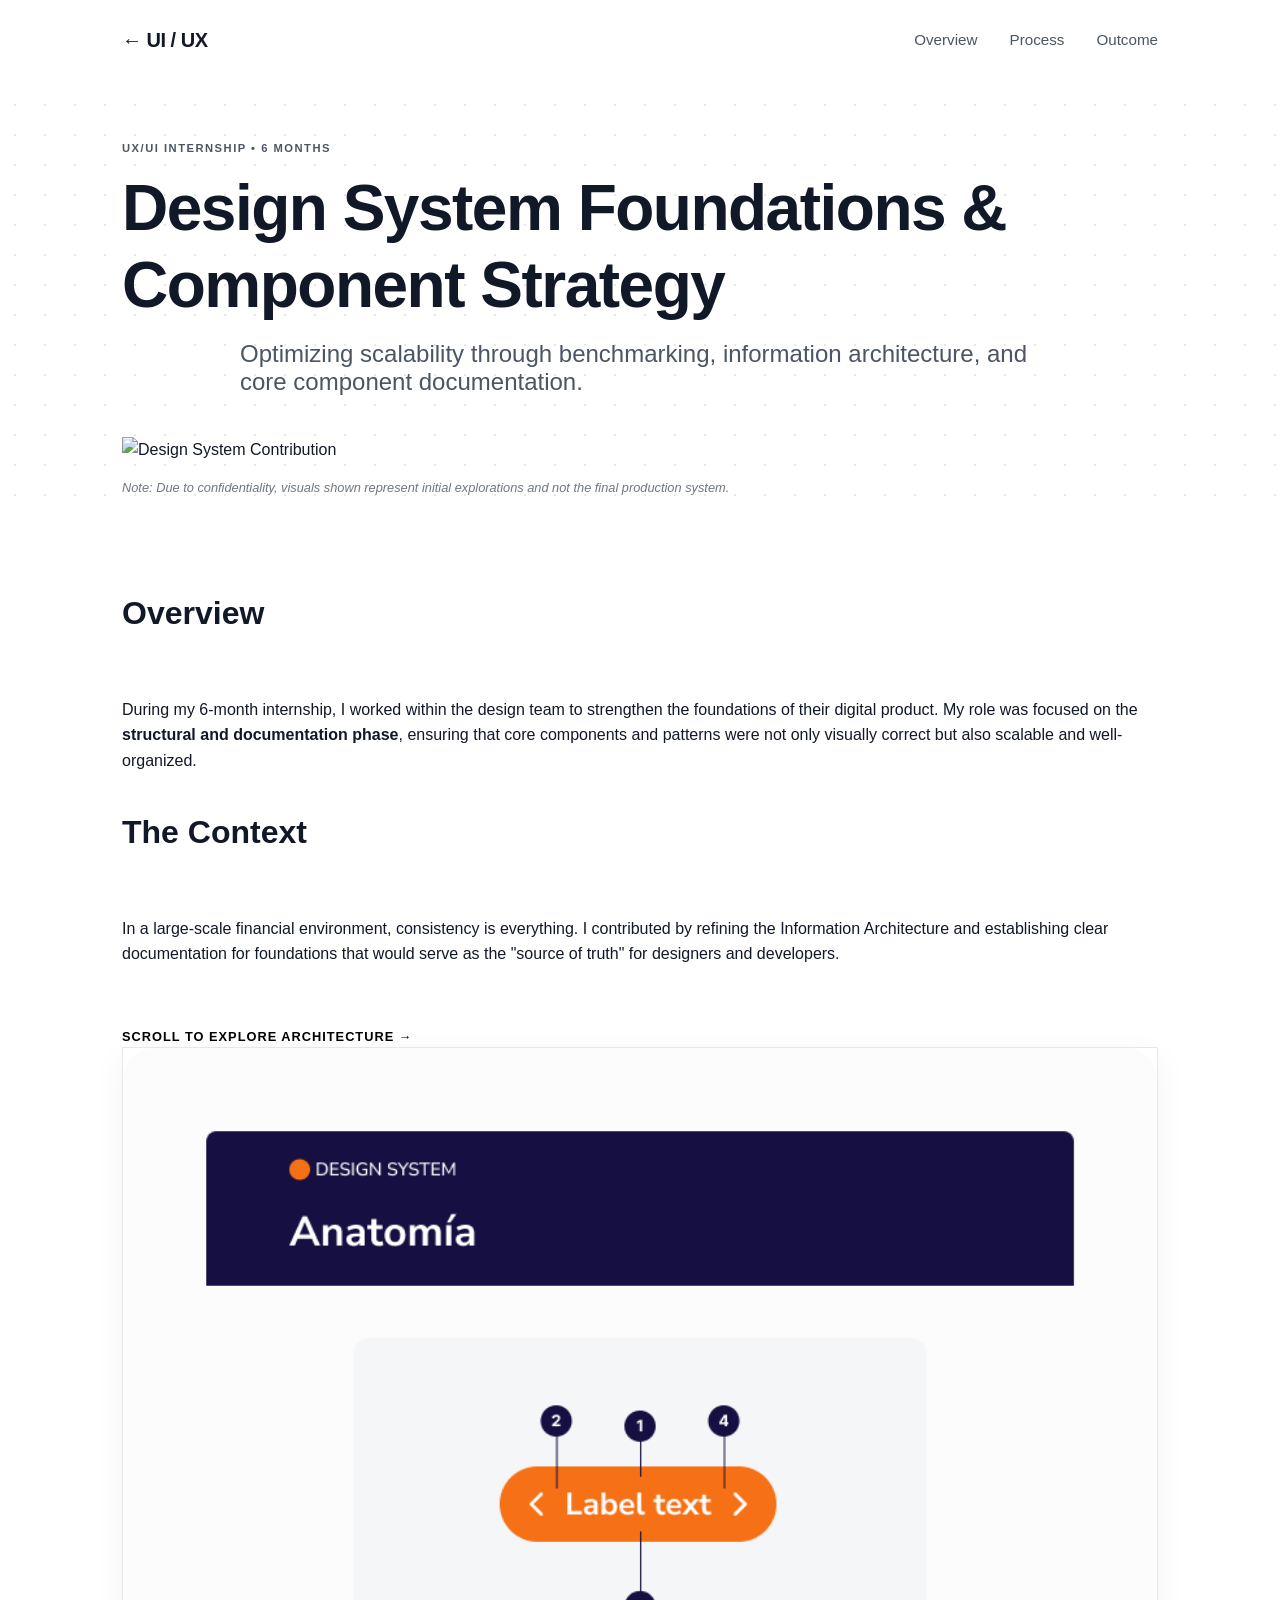
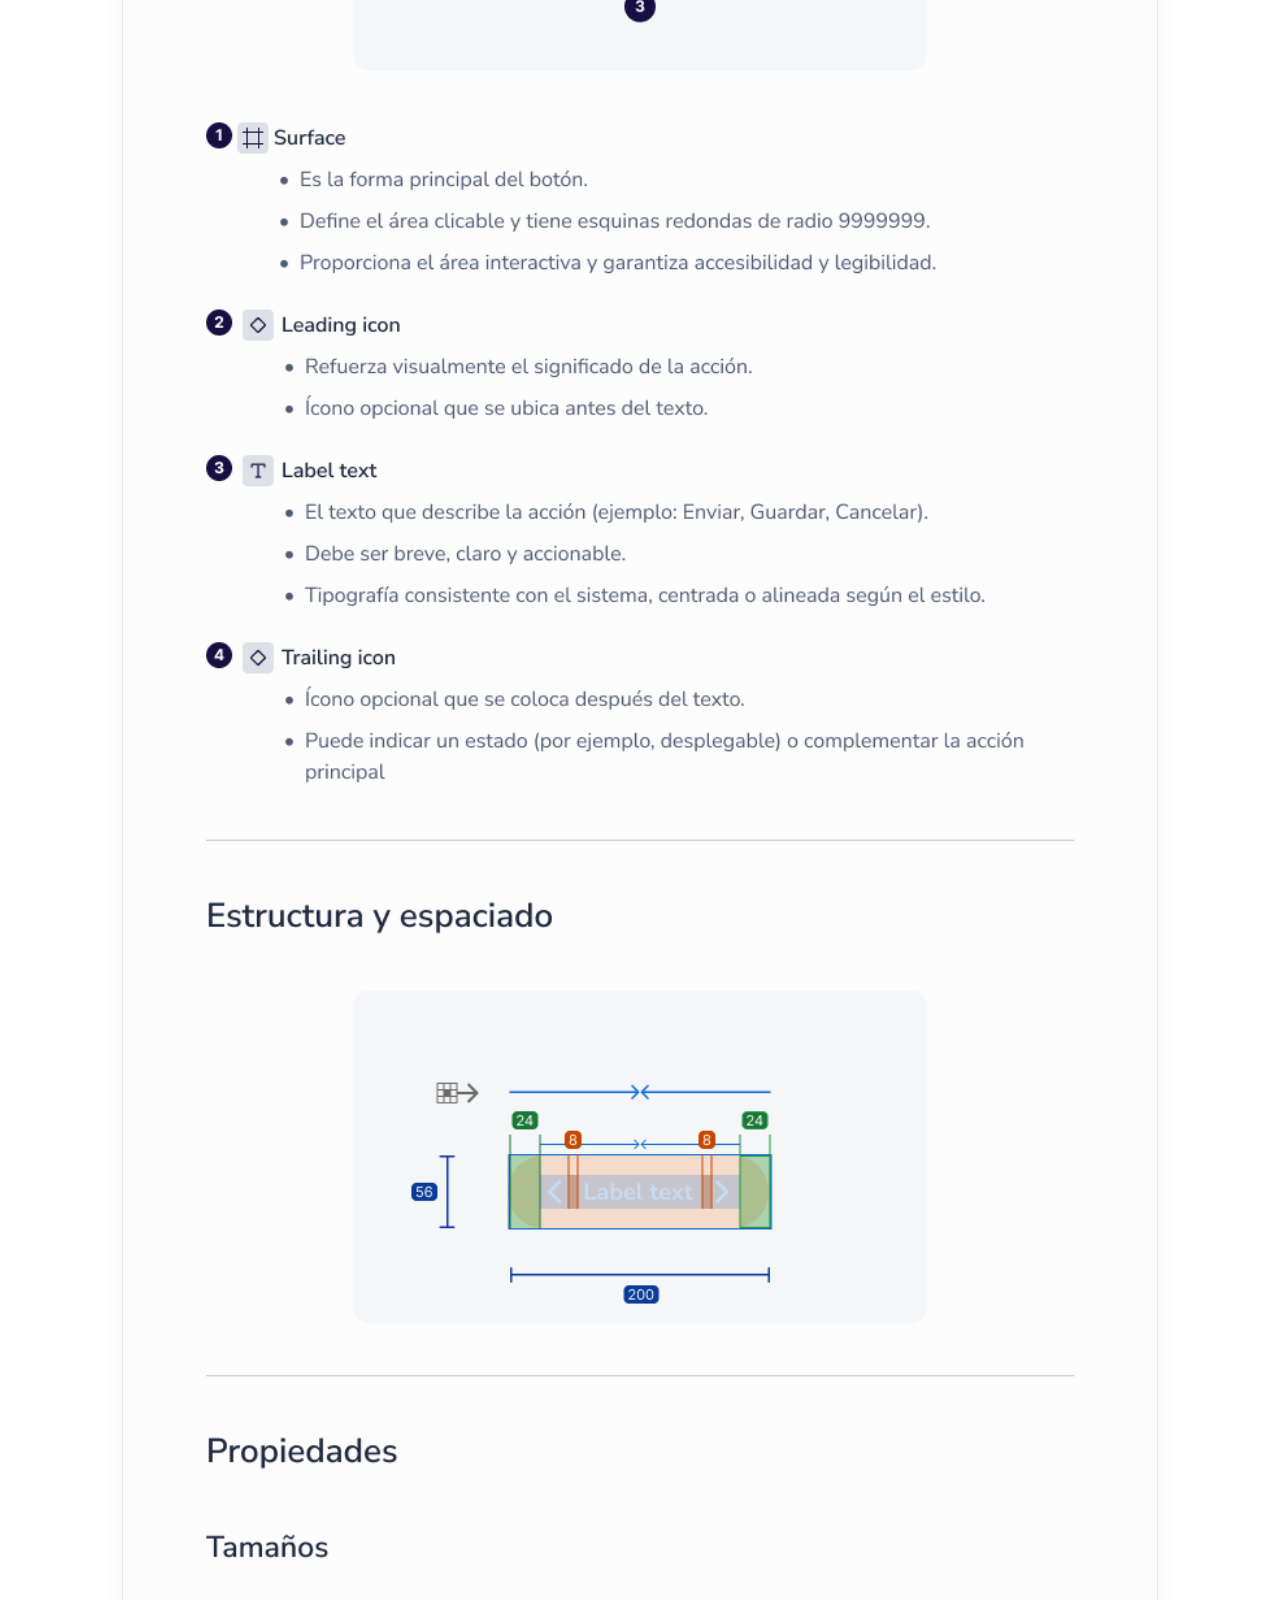
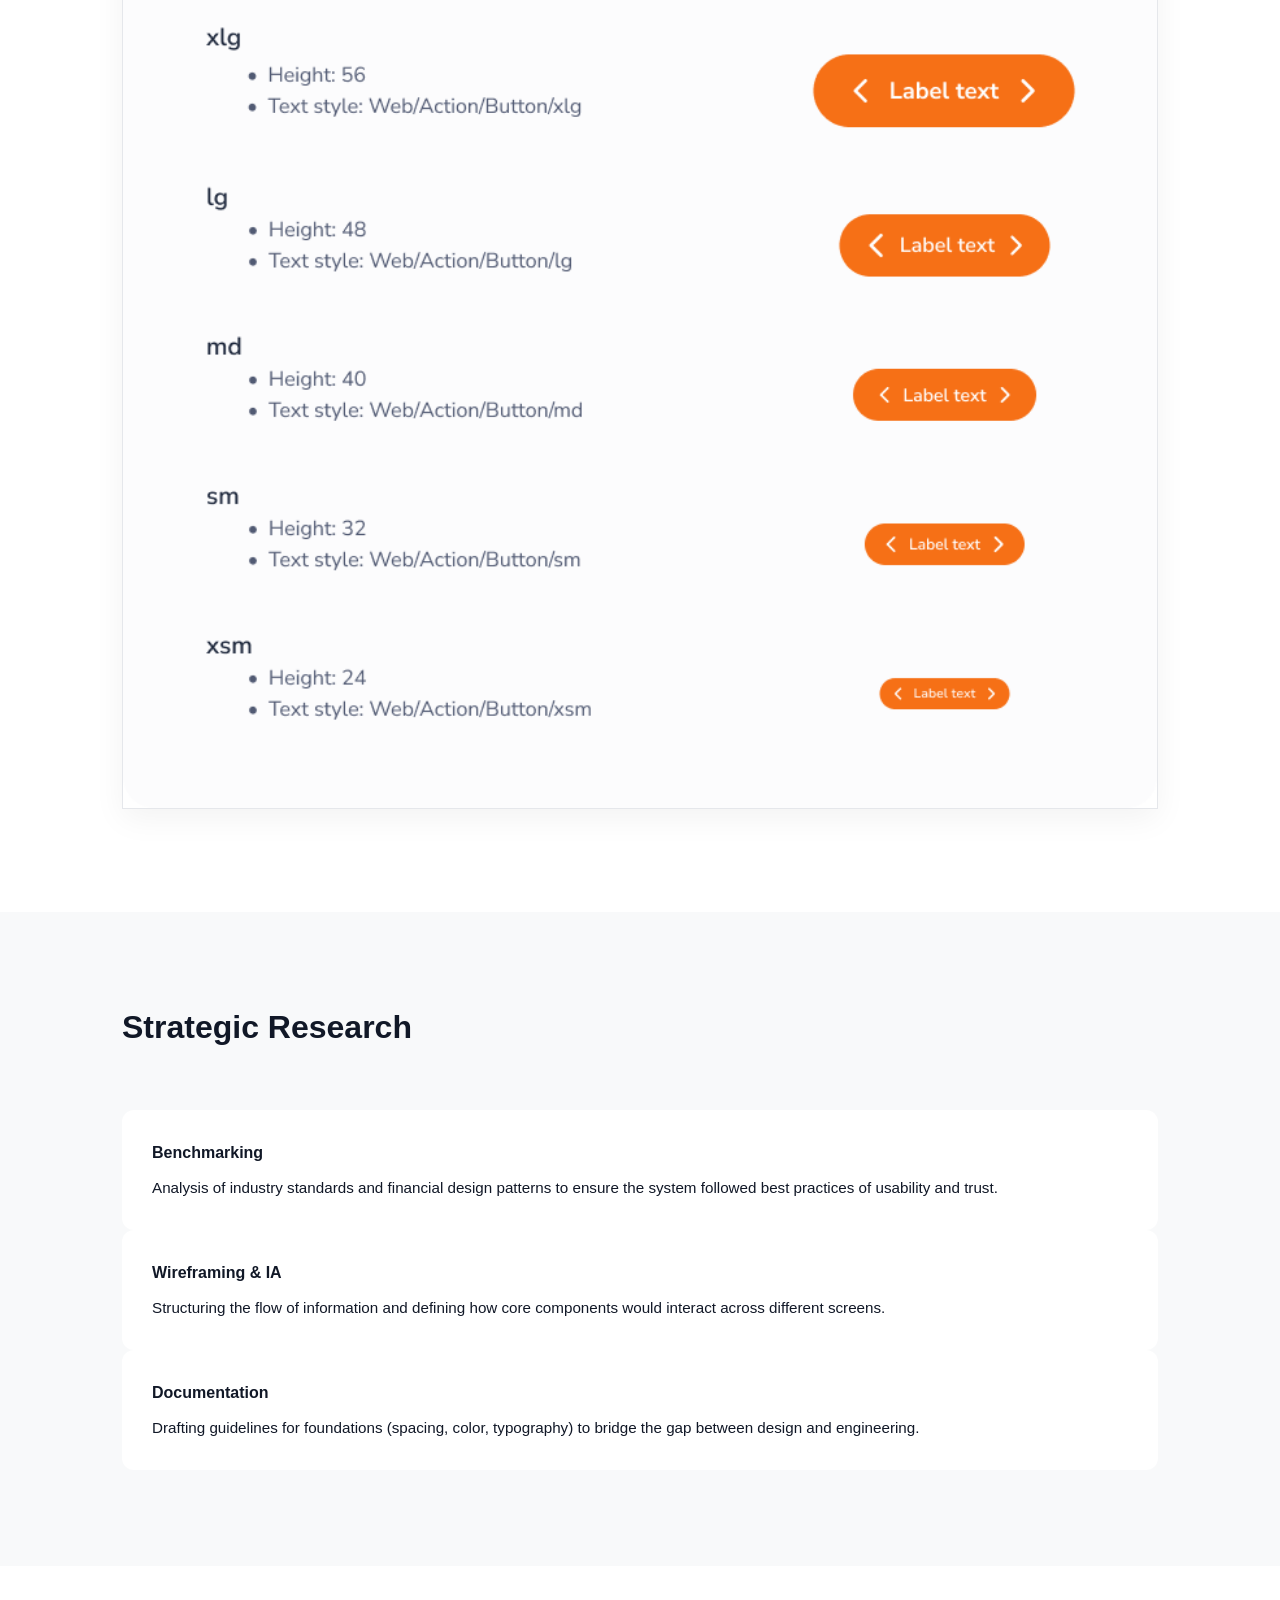
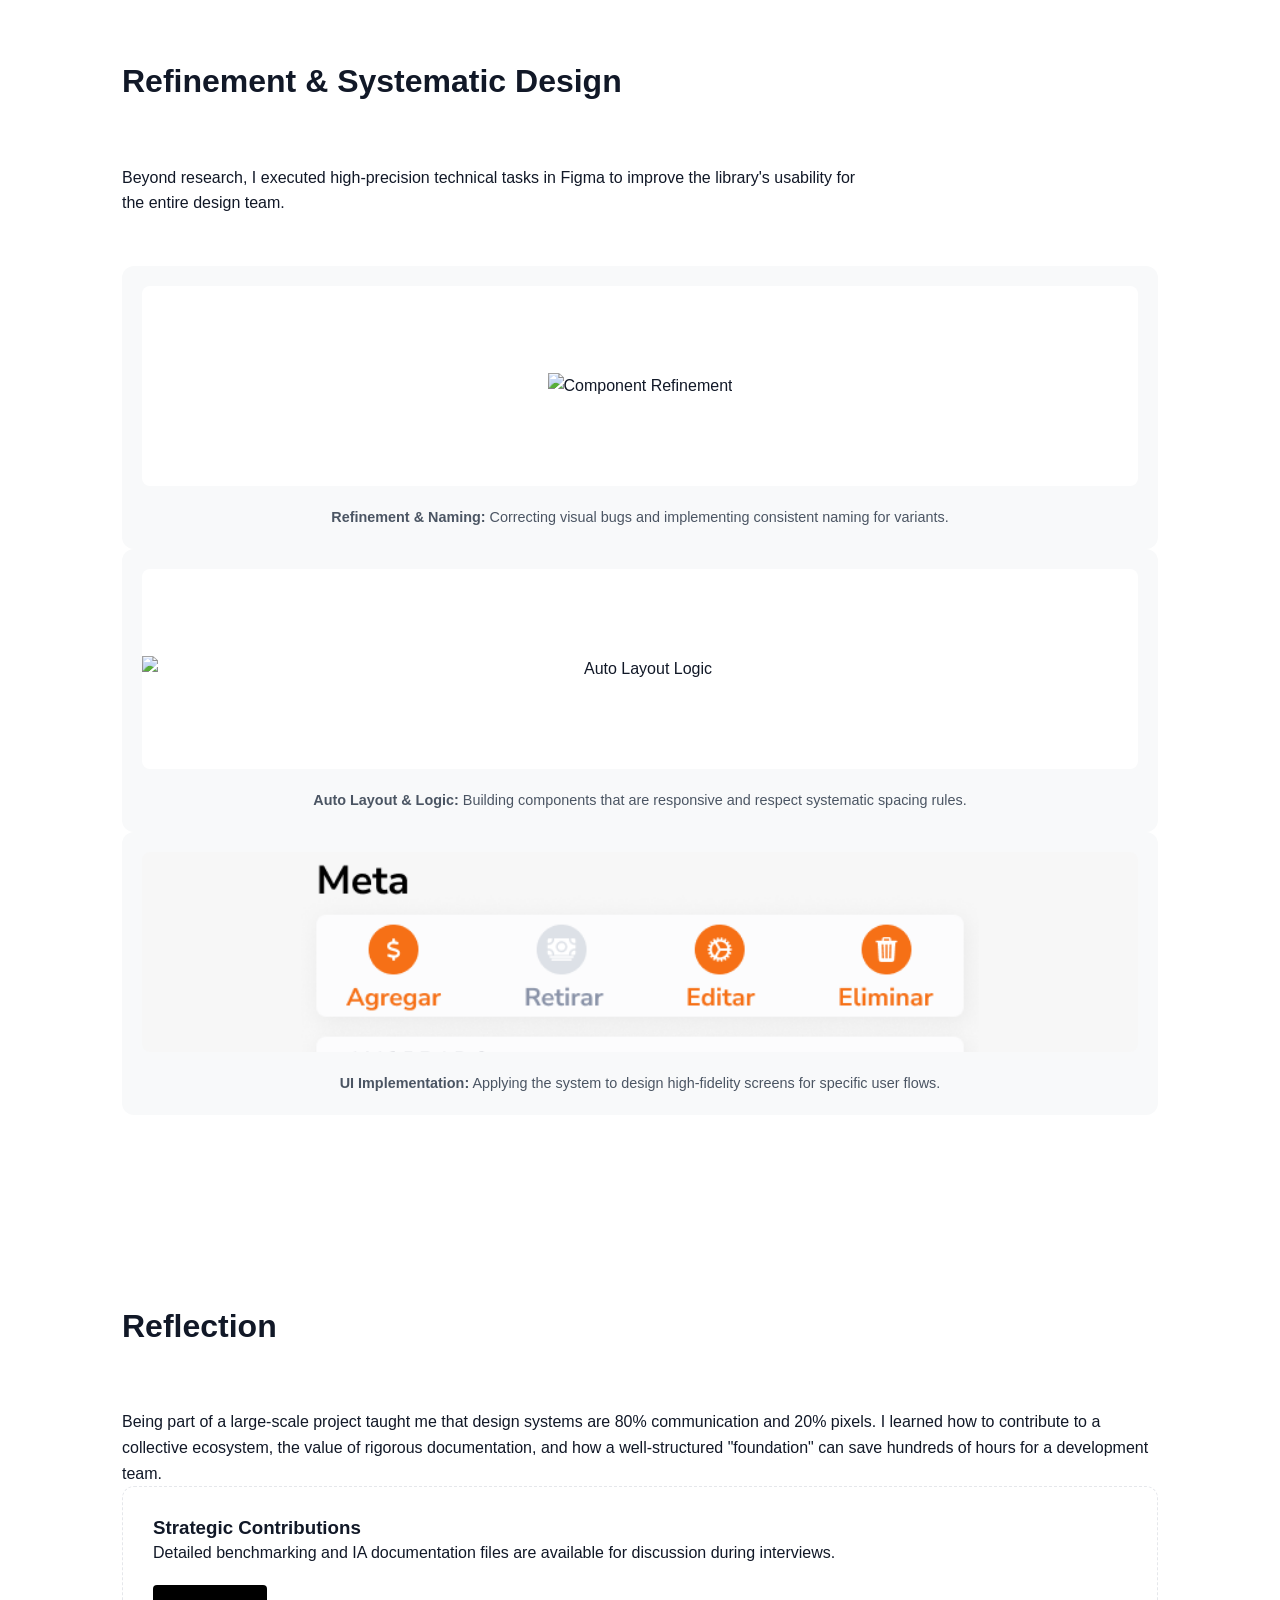
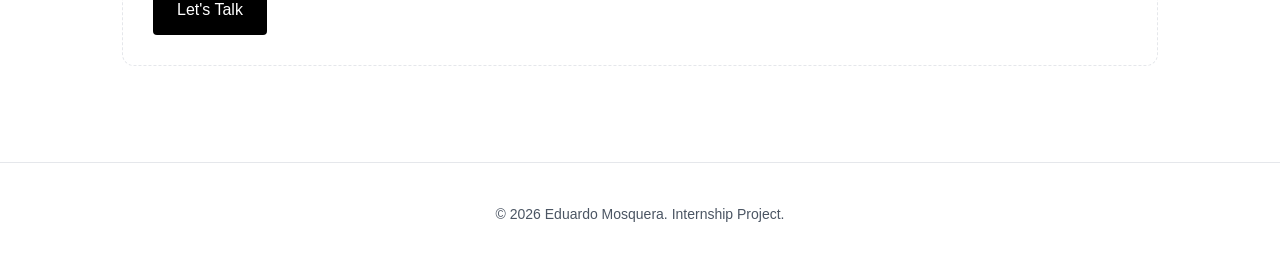
==== banco-guayaquil.html @ 6d493e0a "Update banco-guayaquil.html" ====
<!DOCTYPE html>
<html lang="en">
<head>
  <meta charset="UTF-8">
  <meta name="viewport" content="width=device-width, initial-scale=1.0">
  <title>Design System Contribution | Eduardo Mosquera</title>
  <link rel="stylesheet" href="style.css">
  <link rel="icon" type="image/png" href="assets/images/favicon.png">
</head>
<body>

  <header>
    <div class="container header-content">
      <a href="category-ui-ux.html" class="logo">← UI / UX</a>
      <nav>
        <ul class="nav-links">
          <li><a href="#overview">Overview</a></li>
          <li><a href="#process">Process</a></li>
          <li><a href="#outcome">Outcome</a></li>
        </ul>
      </nav>
    </div>
  </header>

  <section class="project-hero" style="padding-top: 140px; background-image: radial-gradient(var(--border-color) 1px, transparent 1px); background-size: 30px 30px;">
    <div class="container">
      <span class="category-tag">UX/UI Internship • 6 Months</span>
      <h1 class="title">Design System Foundations & Component Strategy</h1>
      <h2 style="font-size: 1.5rem; color: var(--text-secondary); font-weight: 400; max-width: 800px; margin: 0 auto 40px;">
        Optimizing scalability through benchmarking, information architecture, and core component documentation.
      </h2>
      
      <div class="hero-media">
        <img src="assets/images/bg-ui-kit-main.png" alt="Design System Contribution" class="rounded shadow-lg" style="width: 100%; max-width: 1000px;">
        <div class="hero-media">
        <p style="margin-top: 15px; font-size: 0.8rem; color: var(--text-secondary); font-style: italic; opacity: 0.8;">
          Note: Due to confidentiality, visuals shown represent initial explorations and not the final production system.
        </p>
</div>
      </div>
    </div>
  </section>

<section id="overview" class="section-content">
  <div class="container case-grid" style="align-items: start;">
    
    <div class="case-text" style="position: sticky; top: 120px; align-self: start;">
      <h3 class="section-title">Overview</h3>
      <p>During my 6-month internship, I worked within the design team to strengthen the foundations of their digital product. My role was focused on the <strong>structural and documentation phase</strong>, ensuring that core components and patterns were not only visually correct but also scalable and well-organized.</p>
      
      <h3 class="section-title" style="margin-top: 40px;">The Context</h3>
      <p>In a large-scale financial environment, consistency is everything. I contributed by refining the Information Architecture and establishing clear documentation for foundations that would serve as the "source of truth" for designers and developers.</p>
      
      <p style="margin-top: 60px; font-size: 0.8rem; color: var(--accent); font-weight: 600; text-transform: uppercase; letter-spacing: 1px;">
        Scroll to explore architecture →
      </p>
    </div>

    <div class="case-visual">
      <img src="assets/images/bg-figma-structure.png" 
           alt="Information Architecture in Figma" 
           class="rounded" 
           style="width: 100%; border: 1px solid var(--border-color); box-shadow: 0 10px 30px rgba(0,0,0,0.05);">
    </div>

  </div>
</section>

  <section class="section-content bg-alt">
    <div class="container">
        <h3 class="section-title">Strategic Research</h3>
        <div class="case-grid-3">
            <div class="info-card" style="background: white; padding: 30px; border-radius: 12px;">
                <h4 style="margin-bottom: 10px;">Benchmarking</h4>
                <p style="font-size: 0.95rem;">Analysis of industry standards and financial design patterns to ensure the system followed best practices of usability and trust.</p>
            </div>
            <div class="info-card" style="background: white; padding: 30px; border-radius: 12px;">
                <h4 style="margin-bottom: 10px;">Wireframing & IA</h4>
                <p style="font-size: 0.95rem;">Structuring the flow of information and defining how core components would interact across different screens.</p>
            </div>
            <div class="info-card" style="background: white; padding: 30px; border-radius: 12px;">
                <h4 style="margin-bottom: 10px;">Documentation</h4>
                <p style="font-size: 0.95rem;">Drafting guidelines for foundations (spacing, color, typography) to bridge the gap between design and engineering.</p>
            </div>
        </div>
    </div>
  </section>

  <section id="process" class="section-content">
    <div class="container">
      <h3 class="section-title">Refinement & Systematic Design</h3>
      <p style="max-width: 750px; margin-bottom: 50px;">Beyond research, I executed high-precision technical tasks in Figma to improve the library's usability for the entire design team.</p>

      <div class="case-grid-3">
        <div class="component-demo-card">
          <div class="demo-visual">
            <img src="assets/images/bg-button-default.png" class="state-default" alt="Component Refinement">
            <img src="assets/images/bg-button-hover.png" class="state-hover" alt="Component States">
          </div>
          <p><strong>Refinement & Naming:</strong> Correcting visual bugs and implementing consistent naming for variants.</p>
        </div>
        
        <div class="component-demo-card">
            <div class="demo-visual">
              <img src="assets/images/bg-autolayout.png" alt="Auto Layout Logic" style="width: 100%;">
            </div>
            <p><strong>Auto Layout & Logic:</strong> Building components that are responsive and respect systematic spacing rules.</p>
        </div>

        <div class="component-demo-card">
            <div class="demo-visual">
              <img src="assets/images/bg-screens.png" alt="UI Design" style="width: 100%;">
            </div>
            <p><strong>UI Implementation:</strong> Applying the system to design high-fidelity screens for specific user flows.</p>
        </div>
      </div>
    </div>
  </section>

  <section class="section-content container">
    <div class="case-grid" style="align-items: flex-start;">
        <div class="reflection-box">
            <h3 class="section-title">Reflection</h3>
            <p>Being part of a large-scale project taught me that design systems are 80% communication and 20% pixels. I learned how to contribute to a collective ecosystem, the value of rigorous documentation, and how a well-structured "foundation" can save hundreds of hours for a development team.</p>
        </div>
        <div class="access-box" style="padding: 30px; border: 1px dashed var(--border-color); border-radius: 12px;">
            <h3>Strategic Contributions</h3>
            <p>Detailed benchmarking and IA documentation files are available for discussion during interviews.</p>
            <a href="index.html#contact" class="btn btn-primary" style="margin-top: 20px;">Let's Talk</a>
        </div>
    </div>
  </section>

  <footer>
    <div class="container">
      <p class="footer-note">© 2026 Eduardo Mosquera. Internship Project.</p>
    </div>
  </footer>

  <style>
    .component-demo-card {
      background: var(--bg-alt);
      padding: 20px;
      border-radius: 12px;
      text-align: center;
      transition: var(--transition-smooth);
    }
    .demo-visual {
      position: relative;
      height: 200px;
      display: flex;
      align-items: center;
      justify-content: center;
      margin-bottom: 20px;
      overflow: hidden;
      background: white;
      border-radius: 8px;
    }
    .state-hover {
      position: absolute;
      top: 50%;
      left: 50%;
      transform: translate(-50%, -50%);
      opacity: 0;
      transition: opacity 0.3s ease;
    }
    .component-demo-card:hover .state-hover {
      opacity: 1;
    }
    .component-demo-card p {
      font-size: 0.9rem;
      color: var(--text-secondary);
    }
  </style>

</body>
</html>
---- style.css ----
/* =========================================
   Variables & Reset
   ========================================= */
:root {
  /* Colors */
  --bg-primary: #ffffff;
  --bg-alt: #f8f9fa;
  --text-primary: #111827;
  --text-secondary: #4b5563;
  --accent: #000000;
  --accent-hover: #374151;
  --border-color: #e5e7eb;

  /* Typography */
  --font-main: 'Inter', sans-serif;
  
  /* Spacing */
  --space-sm: 0.5rem;
  --space-md: 1rem;
  --space-lg: 2rem;
  --space-xl: 4rem;
  --space-2xl: 6rem;

  /* Layout */
  --max-width: 1100px;
  --header-height: 80px;

  /* Transitions */
  --transition-smooth: all 0.3s cubic-bezier(0.25, 0.8, 0.25, 1);
}

* {
  margin: 0;
  padding: 0;
  box-sizing: border-box;
}

html {
  scroll-behavior: smooth;
  scroll-padding-top: var(--header-height); /* Prevents header from hiding content */
}

body {
  font-family: var(--font-main);
  background-color: var(--bg-primary);
  color: var(--text-primary);
  line-height: 1.6;
  -webkit-font-smoothing: antialiased;
}

/* =========================================
   Typography & Utilities
   ========================================= */
h1, h2, h3 {
  font-weight: 600;
  line-height: 1.2;
}

a {
  text-decoration: none;
  color: inherit;
  transition: var(--transition-smooth);
}

.container {
  max-width: var(--max-width);
  margin: 0 auto;
  padding: 0 var(--space-lg);
}

.bg-alt {
  background-color: var(--bg-alt);
}

.section-title {
  font-size: 2rem;
  margin-bottom: var(--space-xl);
  position: relative;
}

.section-content {
  padding: var(--space-2xl) var(--space-lg);
}

.sr-only {
  position: absolute;
  width: 1px;
  height: 1px;
  padding: 0;
  margin: -1px;
  overflow: hidden;
  clip: rect(0, 0, 0, 0);
  border: 0;
}

/* =========================================
   Buttons
   ========================================= */
.btn {
  display: inline-block;
  padding: 0.75rem 1.5rem;
  font-weight: 500;
  border-radius: 4px;
  cursor: pointer;
  border: none;
  transition: var(--transition-smooth);
  font-size: 1rem;
}

.btn-primary {
  background-color: var(--accent);
  color: #ffffff;
}

.btn-primary:hover {
  background-color: var(--accent-hover);
  transform: translateY(-2px);
  box-shadow: 0 4px 12px rgba(0, 0, 0, 0.1);
}

/* =========================================
   Header & Navigation
   ========================================= */
header {
  position: fixed;
  top: 0;
  width: 100%;
  height: var(--header-height);
  background-color: rgba(255, 255, 255, 0.9);
  backdrop-filter: blur(8px);
  z-index: 1000;
  transition: box-shadow 0.3s ease;
}

header.scrolled {
  box-shadow: 0 1px 3px rgba(0, 0, 0, 0.05);
}

.header-content {
  display: flex;
  justify-content: space-between;
  align-items: center;
  height: 100%;
}

.logo {
  font-size: 1.25rem;
  font-weight: 600;
  letter-spacing: -0.5px;
}

.nav-links {
  list-style: none;
  display: flex;
  gap: var(--space-lg);
}

.nav-links a {
  font-size: 0.95rem;
  color: var(--text-secondary);
  font-weight: 500;
}

.nav-links a:hover {
  color: var(--accent);
}

/* =========================================
   Hero Section
   ========================================= */
#hero {
  min-height: 100vh;
  display: flex;
  align-items: center;
  padding-top: var(--header-height);
}

.hero-content {
  max-width: 600px;
}

.greeting {
  font-size: 1.125rem;
  color: var(--text-secondary);
  margin-bottom: var(--space-sm);
}

.title {
  font-size: clamp(3rem, 5vw, 4.5rem);
  letter-spacing: -1.5px;
  margin-bottom: var(--space-md);
}

.value-prop {
  font-size: 1.25rem;
  color: var(--text-secondary);
  margin-bottom: var(--space-xl);
}
.hero-wrapper {
  display: flex;
  flex-direction: column-reverse; /* On mobile, text is below the image */
  align-items: center;
  gap: var(--space-xl);
  width: 100%;
}

.hero-content {
  max-width: 600px;
  text-align: center; /* Center text on mobile to match the stacked image */
}

.hero-image-container {
  flex-shrink: 0;
}

/* Styles for the placeholder and the actual image */
.profile-placeholder,
.profile-img {
  width: 240px;
  height: 240px;
  border-radius: 50%; /* Makes it a perfect circle */
  object-fit: cover; /* Ensures your photo doesn't stretch */
  box-shadow: 0 12px 24px rgba(0, 0, 0, 0.08); /* Subtle elegance */
}

/* Specific to the placeholder to make it look neat until you add a real photo */
.profile-placeholder {
  background-color: var(--bg-alt);
  border: 1px solid var(--border-color);
  display: flex;
  align-items: center;
  justify-content: center;
  color: var(--text-secondary);
  font-size: 0.875rem;
}

/* Media Query for Tablets and Desktop */
@media (min-width: 768px) {
  .hero-wrapper {
    flex-direction: row; /* Side-by-side layout */
    justify-content: space-between;
  }
  
  .hero-content {
    text-align: left; /* Align text back to the left */
  }
  
  .profile-placeholder, 
  .profile-img {
    width: 320px;
    height: 320px;
  }
  }

/* =========================================
   About Section
   ========================================= */
.about-grid {
  display: grid;
  gap: var(--space-lg);
  color: var(--text-secondary);
  font-size: 1.1rem;
}

/* =========================================
   Projects Section (The 3 Pillars)
   ========================================= */

/* Grid layout optimized for 3 categories */
.projects-grid {
  display: grid;
  grid-template-columns: repeat(auto-fit, minmax(300px, 1fr));
  gap: var(--space-xl); /* Increased gap for more breathing room (whitespace) */
}

/* Base Card Style */
.project-card {
  background: var(--bg-primary);
  border: 1px solid var(--border-color);
  border-radius: 12px; /* Slightly rounder for a more modern feel */
  overflow: hidden;
  text-decoration: none; /* Removes link underline */
  color: inherit;       /* Keeps text color consistent */
  display: flex;
  flex-direction: column;
  transition: var(--transition-smooth);
}

.project-card:hover {
  transform: translateY(-8px);
  box-shadow: 0 20px 40px rgba(0, 0, 0, 0.08);
  border-color: var(--accent); /* Subtle highlight border */
}

/* Image Container with 16:10 Ratio */
.project-img-container {
  width: 100%;
  aspect-ratio: 16 / 10;
  overflow: hidden;
  background-color: var(--bg-alt);
}

.project-img {
  width: 100%;
  height: 100%;
  object-fit: cover;
  transition: transform 0.6s cubic-bezier(0.25, 0.8, 0.25, 1);
  display: block;
}

.project-card:hover .project-img {
  transform: scale(1.08); /* Smoother and slightly deeper zoom */
}

/* Content inside the card */
.project-info {
  padding: var(--space-lg);
  display: flex;
  flex-direction: column;
  flex-grow: 1; /* Ensures all cards match height if descriptions vary */
}

/* Small Label above Title */
.category-tag {
  display: block;
  font-size: 0.7rem;
  font-weight: 600;
  text-transform: uppercase;
  letter-spacing: 1.5px;
  color: var(--text-secondary);
  margin-bottom: 0.75rem;
}

.project-info h3 {
  margin-bottom: var(--space-sm);
  font-size: 1.4rem; /* Slightly larger title for impact */
  font-weight: 600;
}

.project-info p {
  font-size: 0.95rem;
  color: var(--text-secondary);
  line-height: 1.6;
  margin-bottom: auto; /* Pushes the "View more" to the bottom */
}

/* "Explore Projects" CTA at the bottom */
.view-more {
  display: inline-block;
  margin-top: 1.5rem;
  font-size: 0.85rem;
  font-weight: 600;
  color: var(--accent);
  transition: transform 0.3s ease;
}

/* Animation: Arrow moves right on hover */
.project-card:hover .view-more {
  transform: translateX(8px);
}

/* Desktop Polish: Ensure 3 columns if space allows */
@media (min-width: 1024px) {
  .projects-grid {
    grid-template-columns: repeat(3, 1fr);
  }
}
/* =========================================
   Skills Section
   ========================================= */
.skills-grid {
  display: grid;
  grid-template-columns: repeat(auto-fit, minmax(200px, 1fr));
  gap: var(--space-lg);
}

.skill-category h3 {
  font-size: 1.125rem;
  margin-bottom: var(--space-md);
  border-bottom: 1px solid var(--border-color);
  padding-bottom: var(--space-sm);
}

.skill-category ul {
  list-style: none;
}

.skill-category li {
  color: var(--text-secondary);
  margin-bottom: var(--space-sm);
}

/* =========================================
   Contact Section
   ========================================= */
.contact-subtitle {
  color: var(--text-secondary);
  margin-bottom: var(--space-xl);
  max-width: 600px;
}

.contact-layout {
  display: grid;
  grid-template-columns: 1fr;
  gap: var(--space-xl);
}

.contact-links {
  display: flex;
  flex-direction: column;
  gap: var(--space-md);
}

.contact-link {
  font-size: 1.125rem;
  font-weight: 500;
  display: inline-block;
  width: fit-content;
  position: relative;
}

.contact-link::after {
  content: '';
  position: absolute;
  width: 100%;
  height: 1px;
  bottom: 0;
  left: 0;
  background-color: var(--accent);
  transform: scaleX(0);
  transform-origin: bottom right;
  transition: transform 0.3s ease-out;
}

.contact-link:hover::after {
  transform: scaleX(1);
  transform-origin: bottom left;
}

.contact-form {
  display: flex;
  flex-direction: column;
  gap: var(--space-md);
}

.form-group input,
.form-group textarea {
  width: 100%;
  padding: 1rem;
  border: 1px solid var(--border-color);
  border-radius: 4px;
  font-family: var(--font-main);
  background-color: var(--bg-primary);
  transition: var(--transition-smooth);
}

.form-group input:focus,
.form-group textarea:focus {
  outline: none;
  border-color: var(--accent);
}

/* =========================================
   Footer
   ========================================= */
footer {
  padding: var(--space-lg) 0;
  text-align: center;
  border-top: 1px solid var(--border-color);
}

.footer-note {
  color: var(--text-secondary);
  font-size: 0.875rem;
  margin-top: var(--space-sm);
}

/* =========================================
   Animations & Media Queries
   ========================================= */

/* Initial states for JS Observer */
.fade-in {
  opacity: 0;
  transform: translateY(20px);
  transition: opacity 0.6s ease-out, transform 0.6s ease-out;
}

.fade-in.appear {
  opacity: 1;
  transform: translateY(0);
}

/* Custom CSS animation for Hero text load */
.fade-in-up {
  animation: fadeInUp 0.8s cubic-bezier(0.25, 0.8, 0.25, 1) forwards;
}

@keyframes fadeInUp {
  from { opacity: 0; transform: translateY(30px); }
  to { opacity: 1; transform: translateY(0); }
}

@media (min-width: 768px) {
  .about-grid {
    grid-template-columns: 1fr 1fr;
  }
  
  .contact-layout {
    grid-template-columns: 1fr 2fr;
  }
}

@media (max-width: 600px) {
  .nav-links {
    display: none; /* In a real scenario, you'd add a hamburger menu toggle here */
  }
}
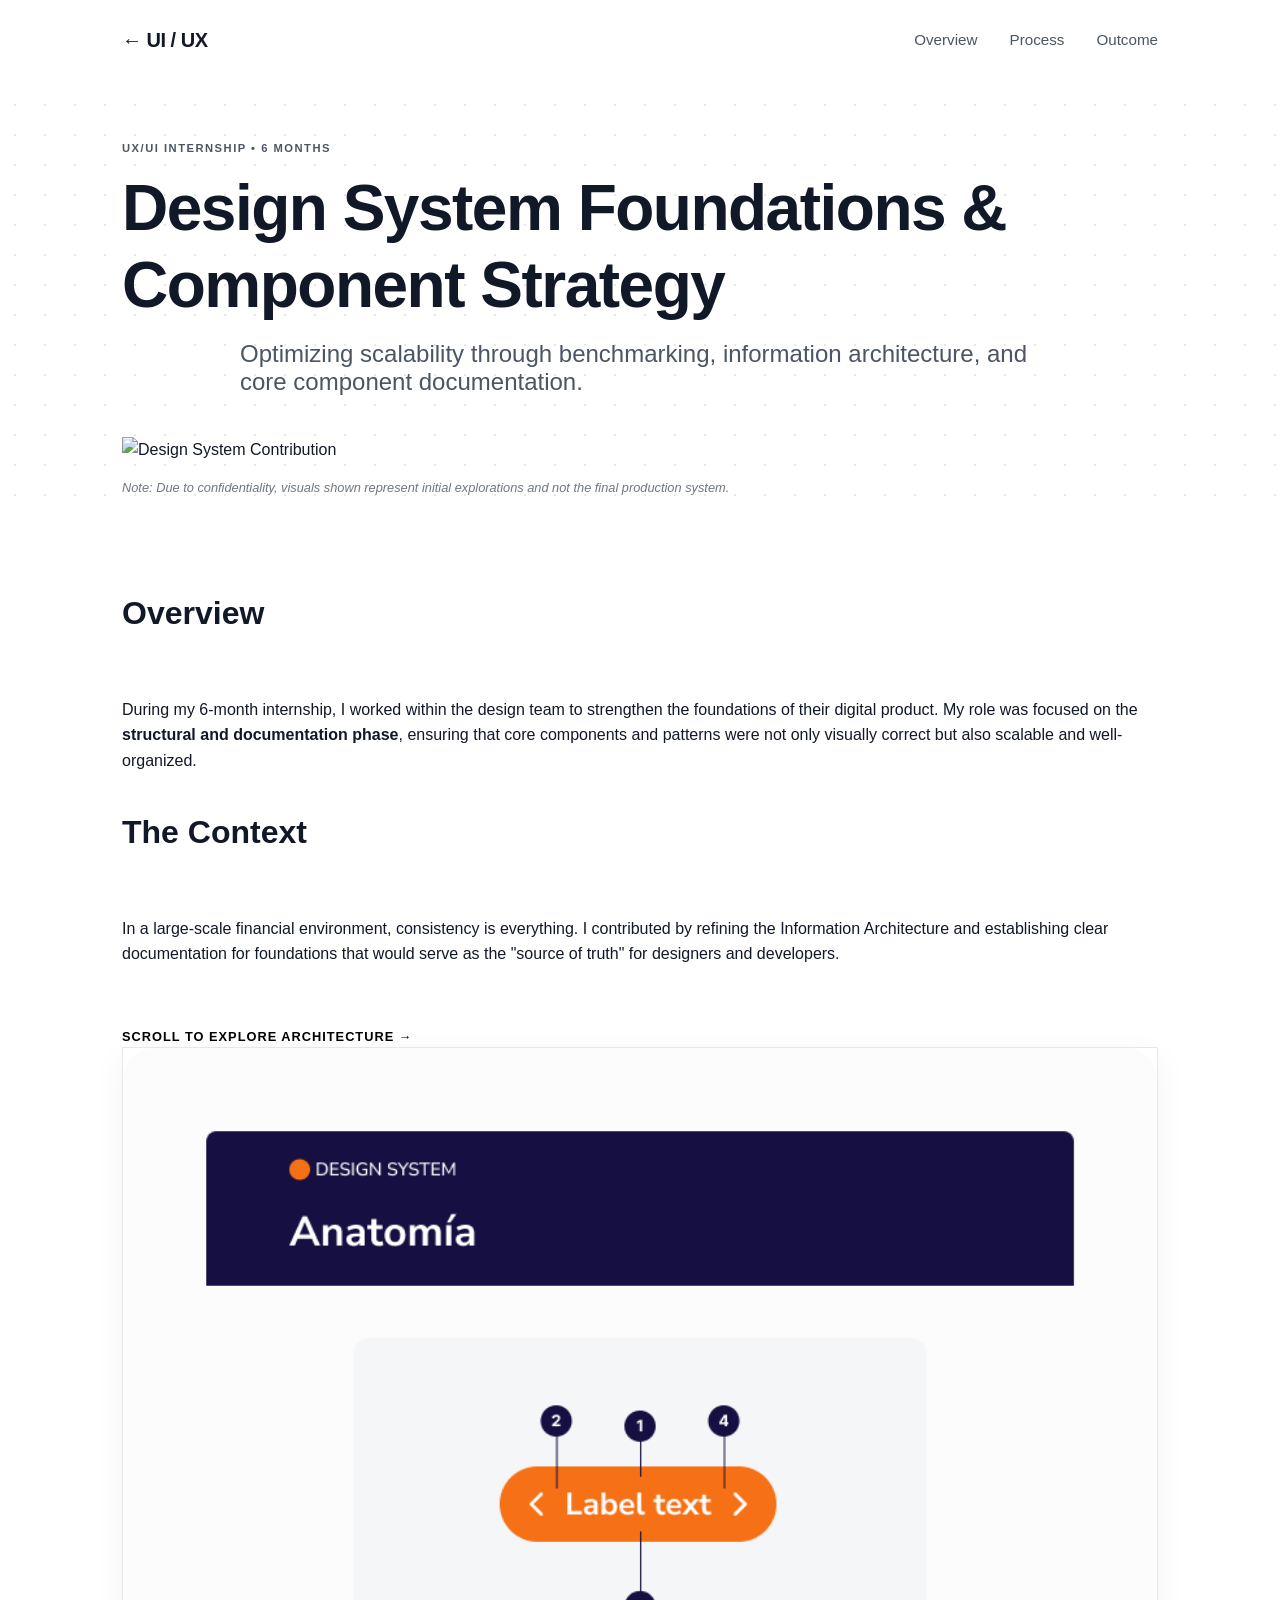
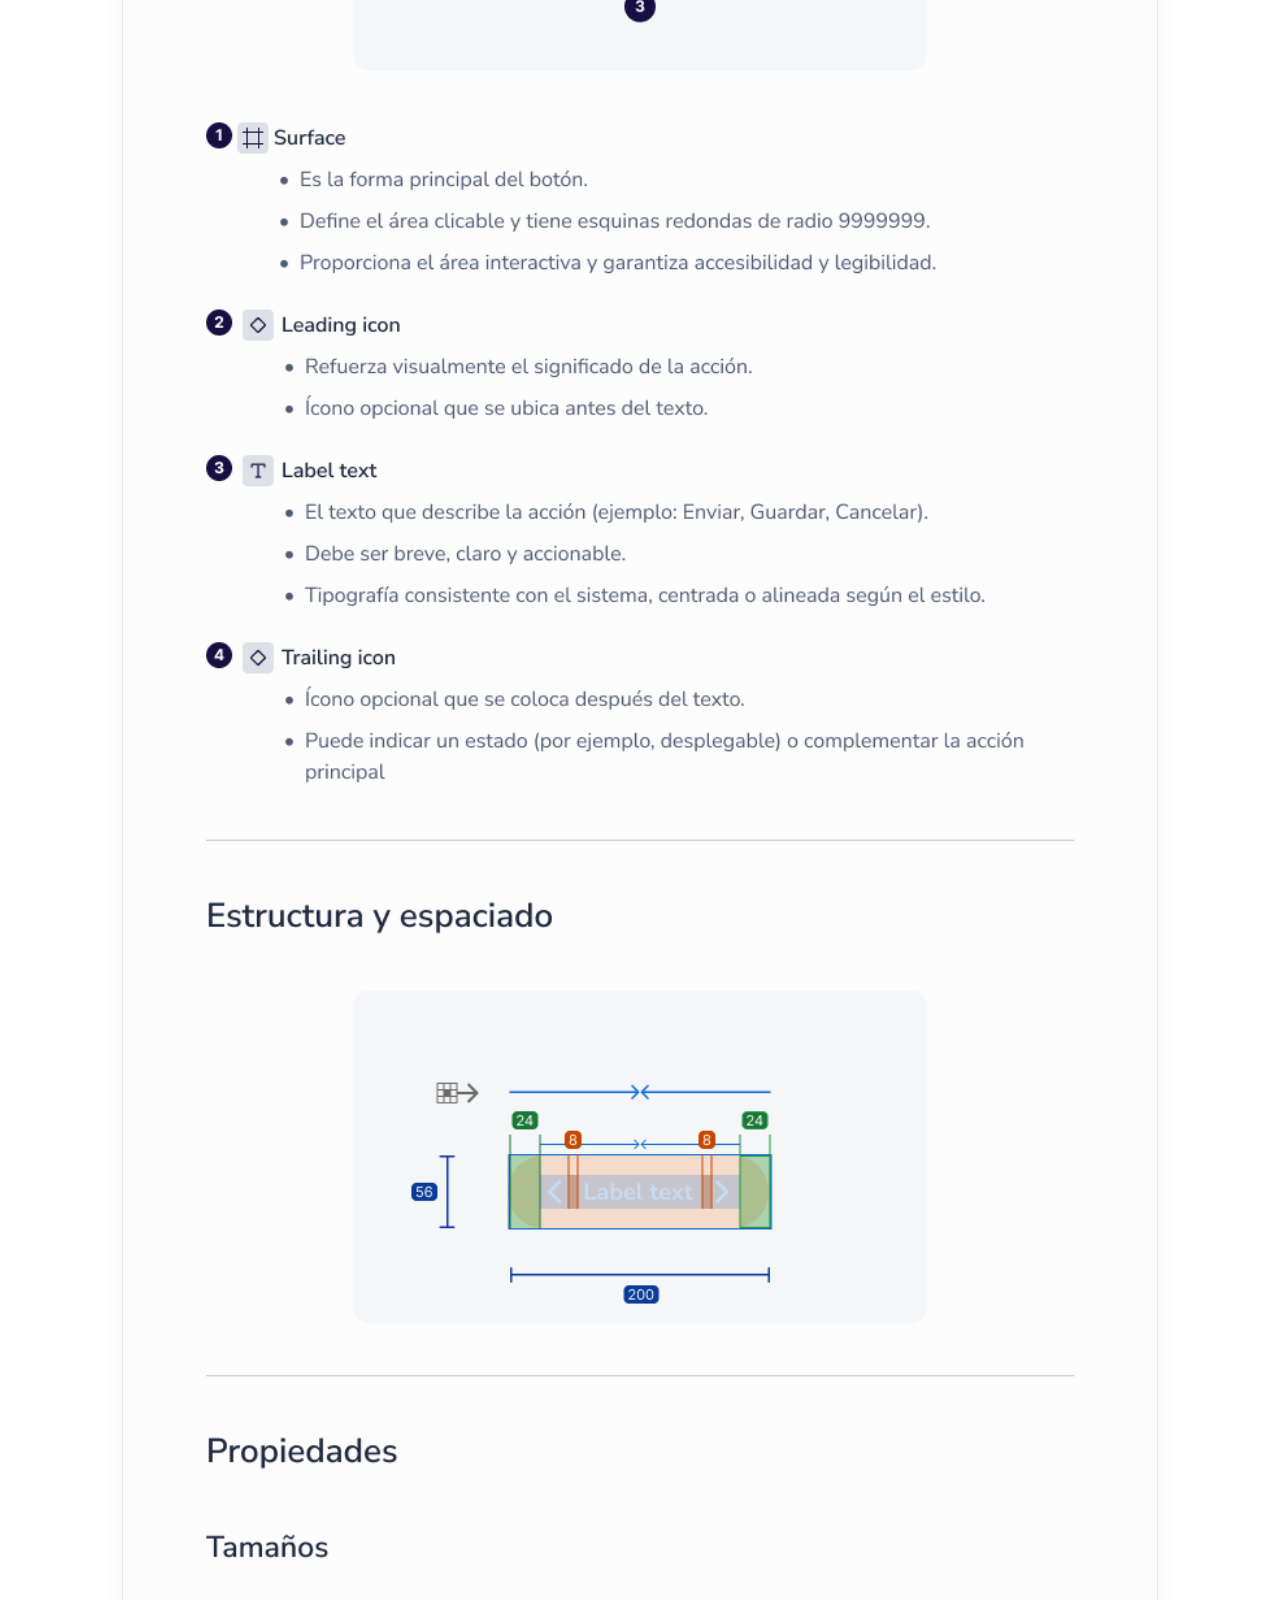
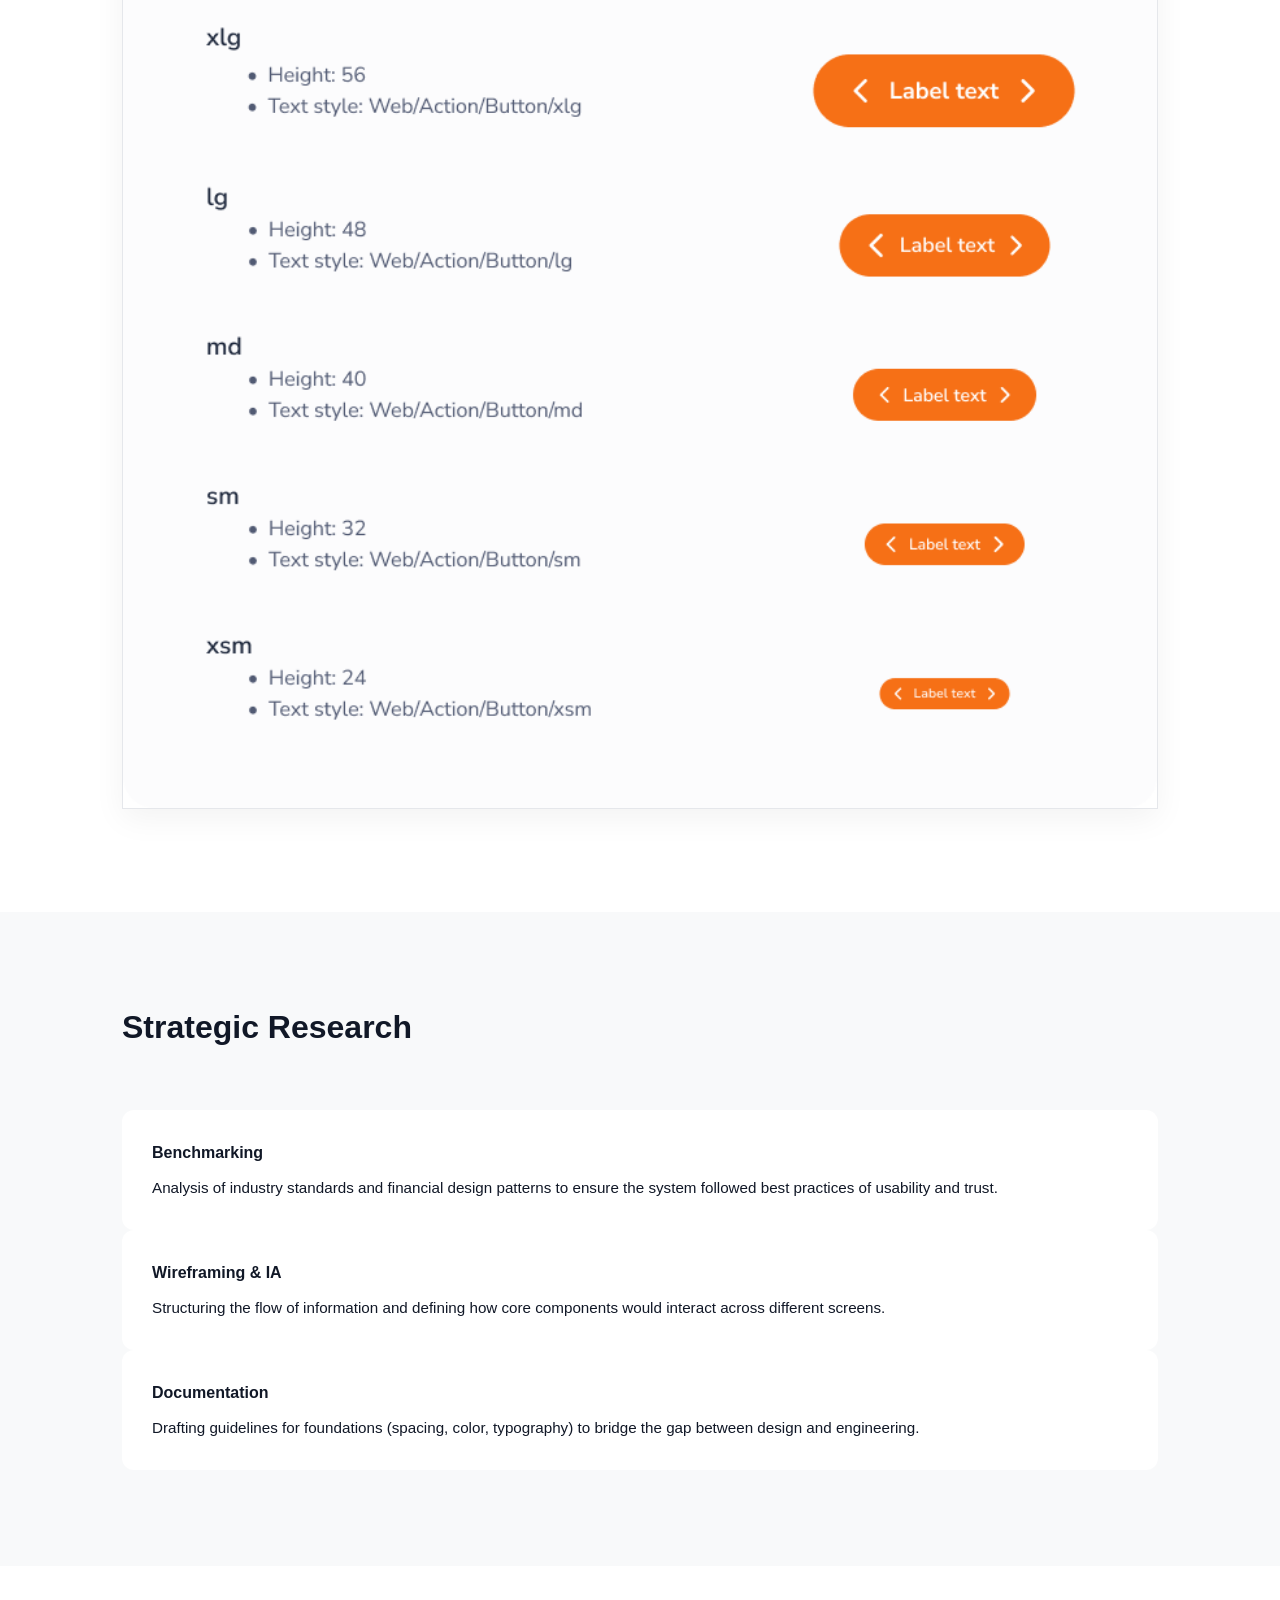
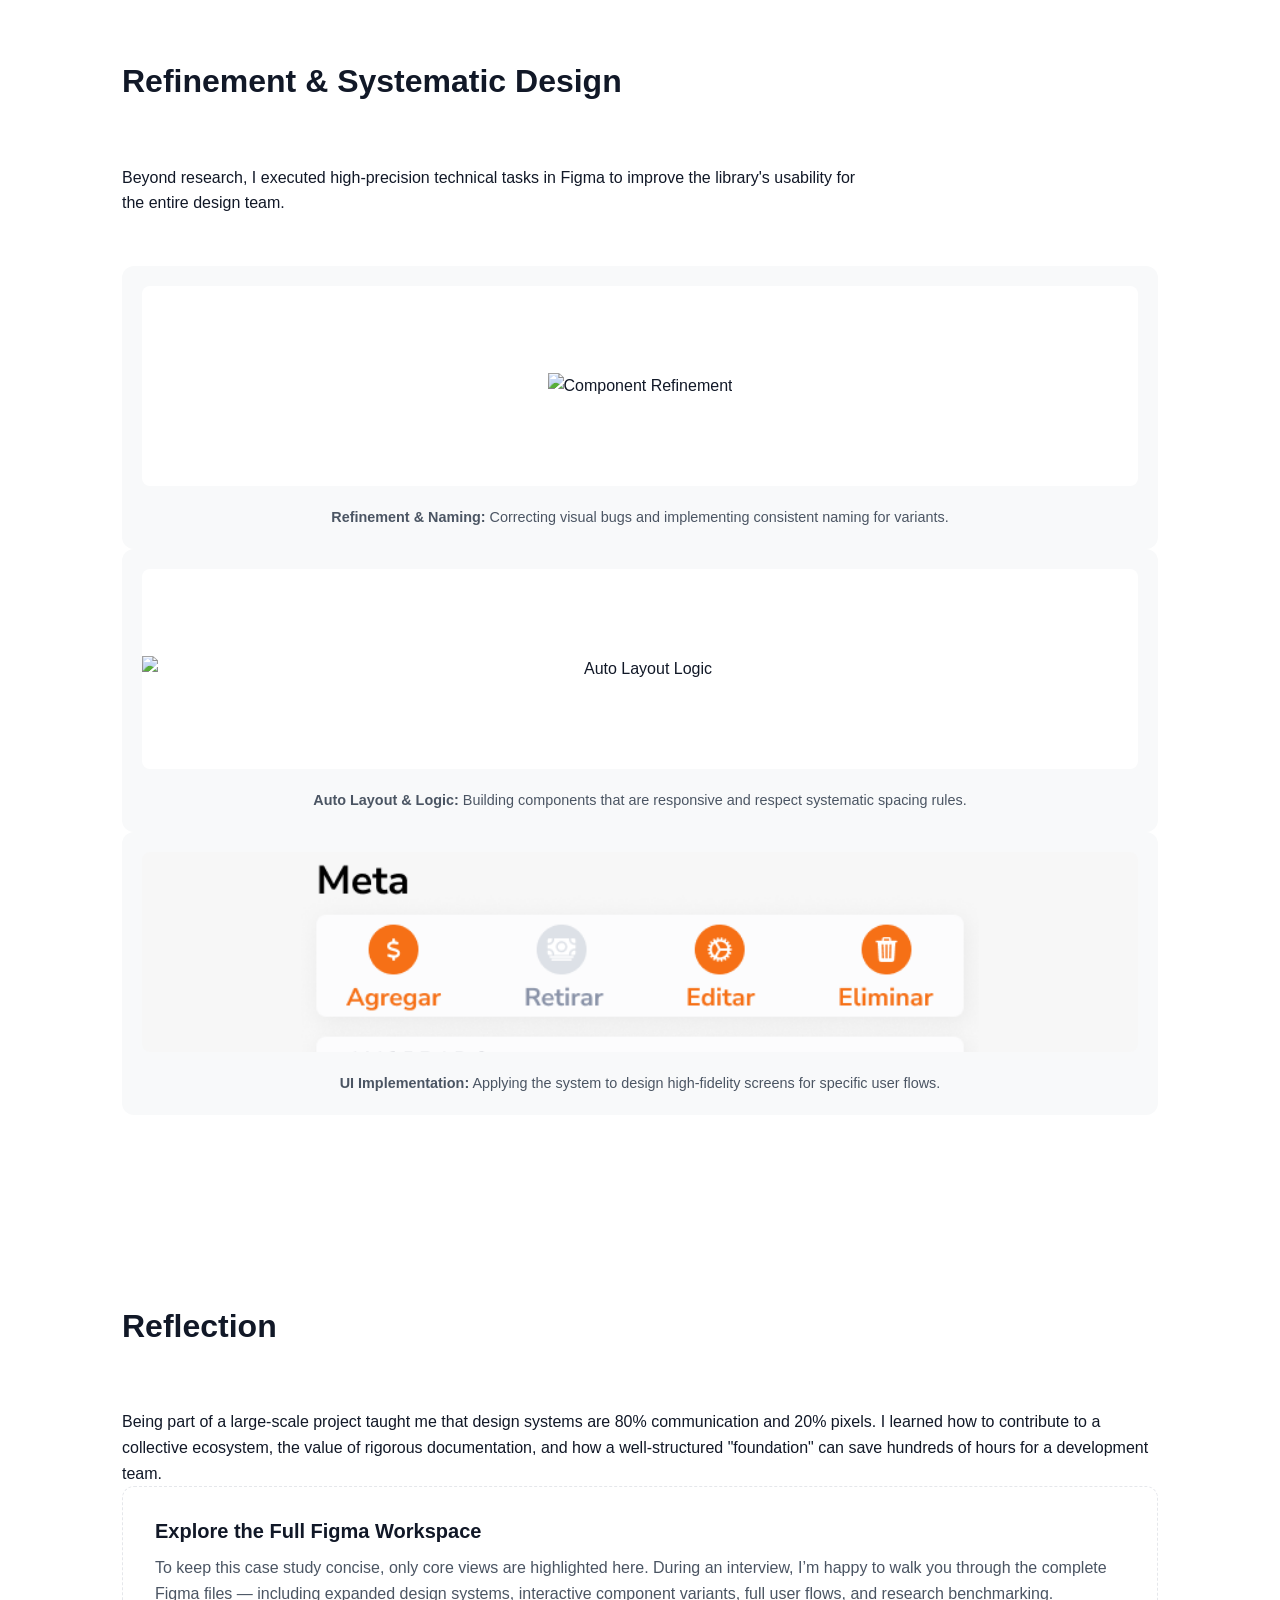
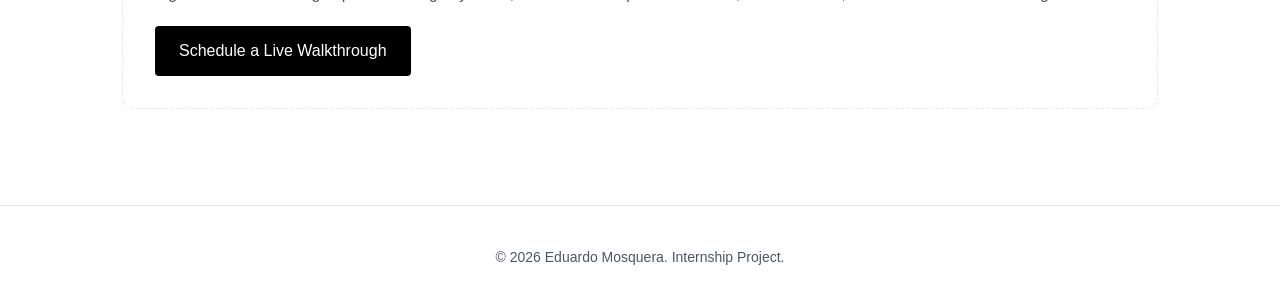
==== commit 0ae3c99c: "Update banco-guayaquil.html" ====
--- a/banco-guayaquil.html
+++ b/banco-guayaquil.html
@@ -1,6 +1,7 @@
 <!DOCTYPE html>
 <html lang="en">
 <head>
+  <script src="https://t.contentsquare.net/uxa/6089cada52c6e.js"></script>
   <meta charset="UTF-8">
   <meta name="viewport" content="width=device-width, initial-scale=1.0">
   <title>Design System Contribution | Eduardo Mosquera</title>
@@ -123,11 +124,13 @@
             <h3 class="section-title">Reflection</h3>
             <p>Being part of a large-scale project taught me that design systems are 80% communication and 20% pixels. I learned how to contribute to a collective ecosystem, the value of rigorous documentation, and how a well-structured "foundation" can save hundreds of hours for a development team.</p>
         </div>
-        <div class="access-box" style="padding: 30px; border: 1px dashed var(--border-color); border-radius: 12px;">
-            <h3>Strategic Contributions</h3>
-            <p>Detailed benchmarking and IA documentation files are available for discussion during interviews.</p>
-            <a href="index.html#contact" class="btn btn-primary" style="margin-top: 20px;">Let's Talk</a>
-        </div>
+        <div class="access-box" style="padding: 32px; border: 1px dashed var(--border-color); border-radius: 12px; background: rgba(255,255,255,0.02);">
+  <h3 style="margin-bottom: 12px; font-size: 1.25rem;">Explore the Full Figma Workspace</h3>
+  <p style="color: var(--text-secondary); line-height: 1.6; margin-bottom: 20px;">
+    To keep this case study concise, only core views are highlighted here. During an interview, I’m happy to walk you through the complete Figma files — including expanded design systems, interactive component variants, full user flows, and research benchmarking.
+  </p>
+  <a href="index.html#contact" class="btn btn-primary">Schedule a Live Walkthrough</a>
+</div>
     </div>
   </section>
 
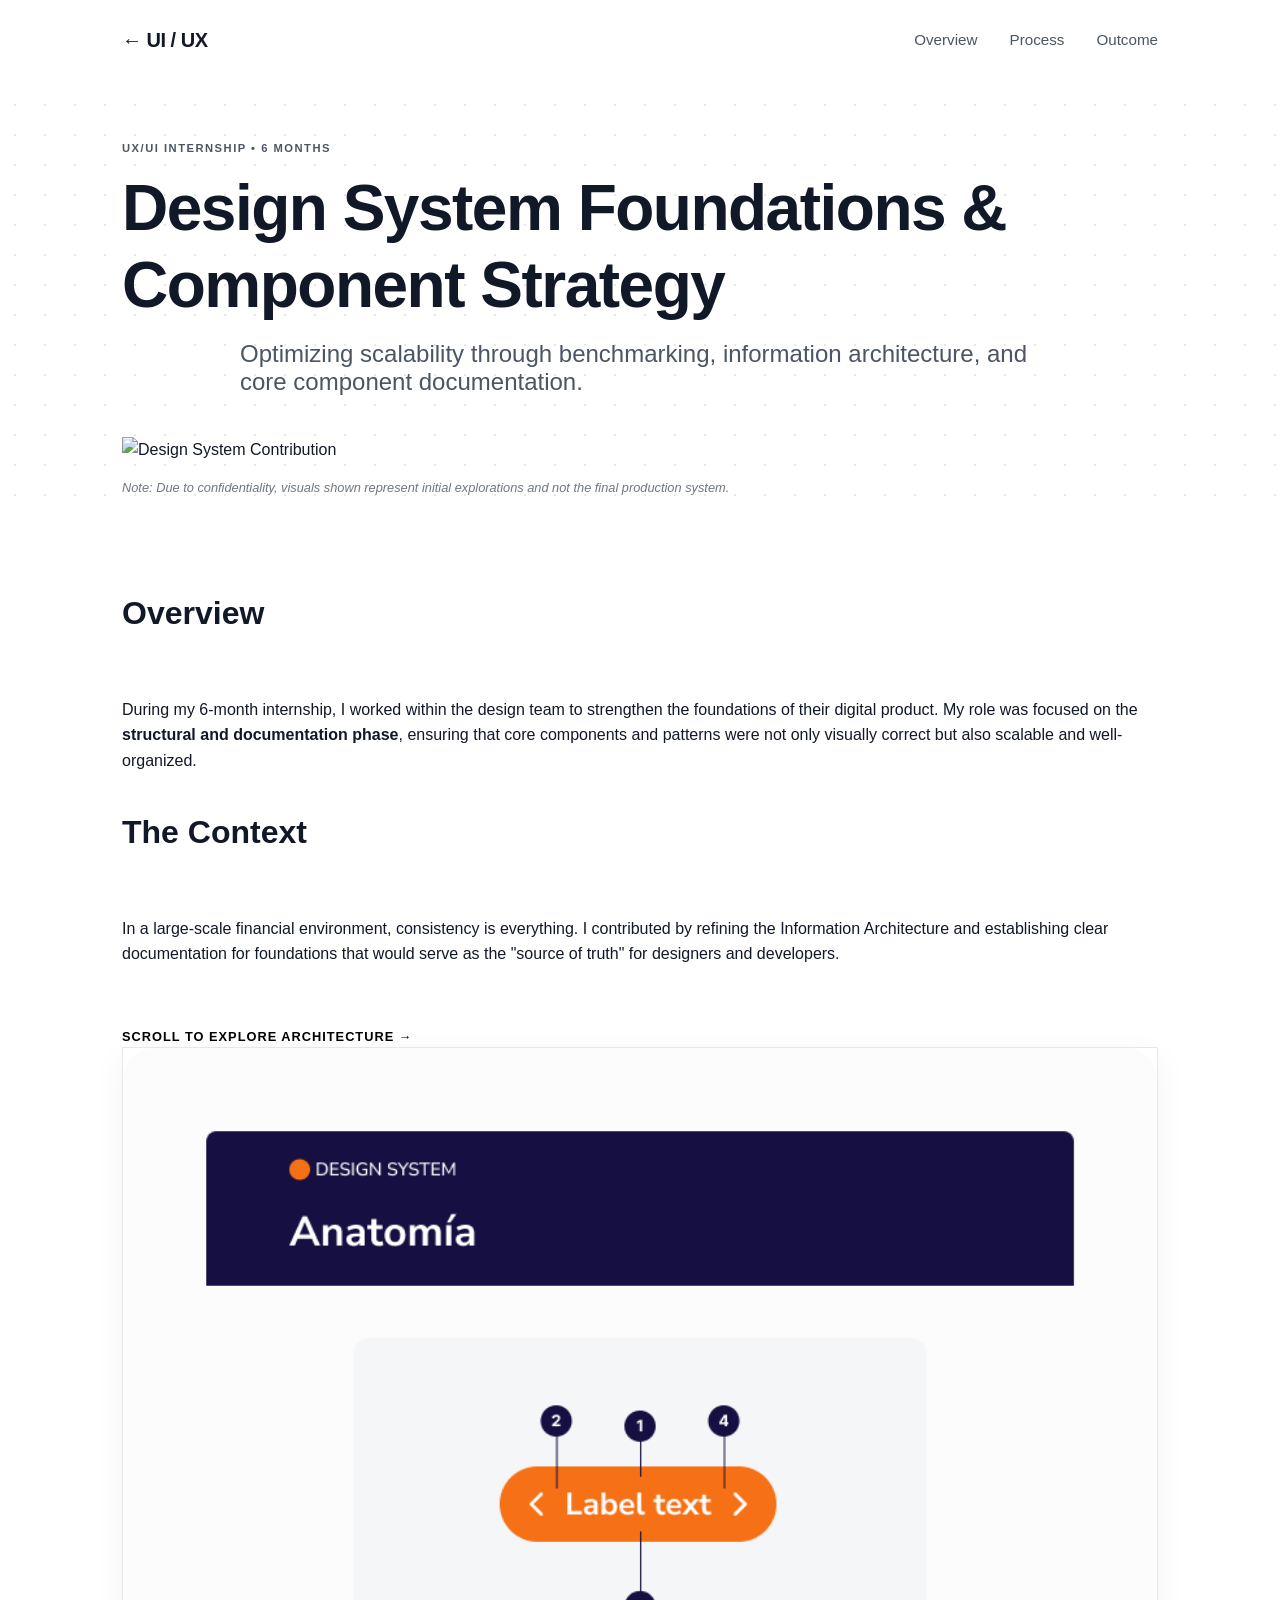
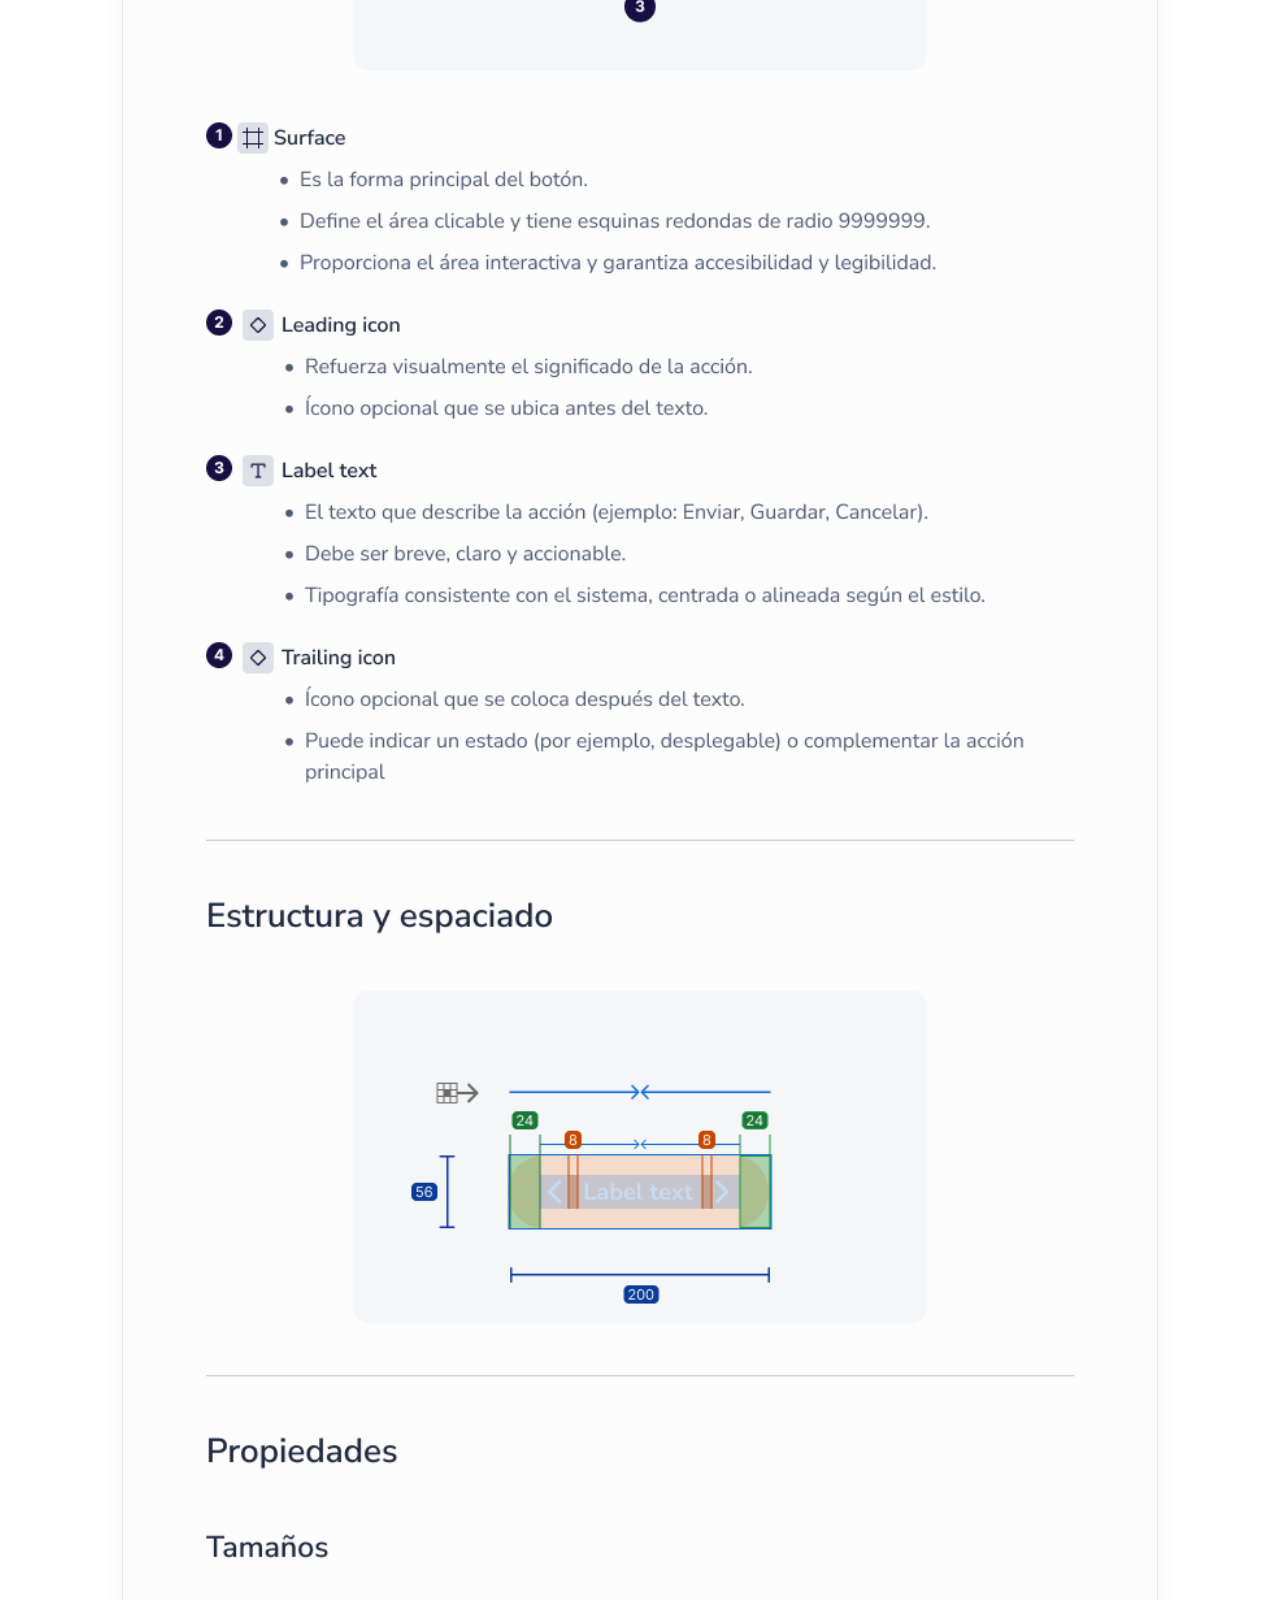
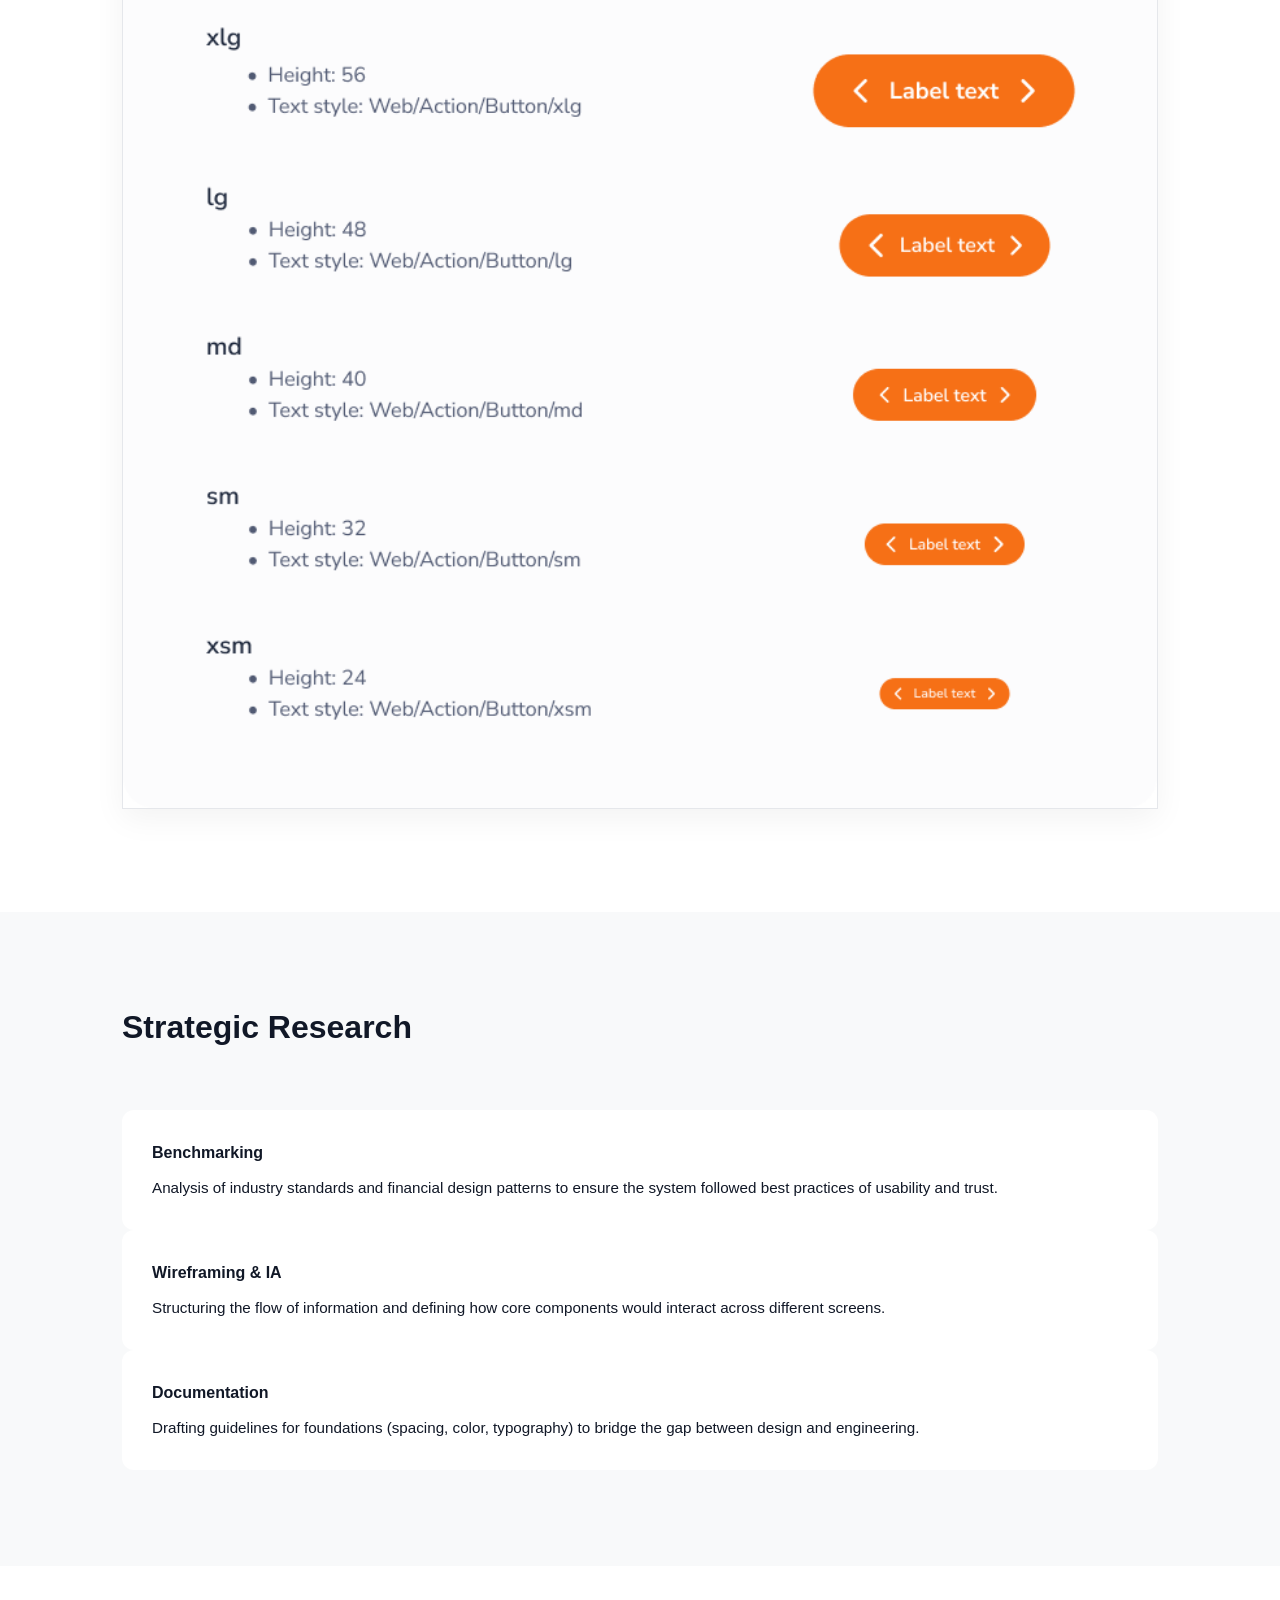
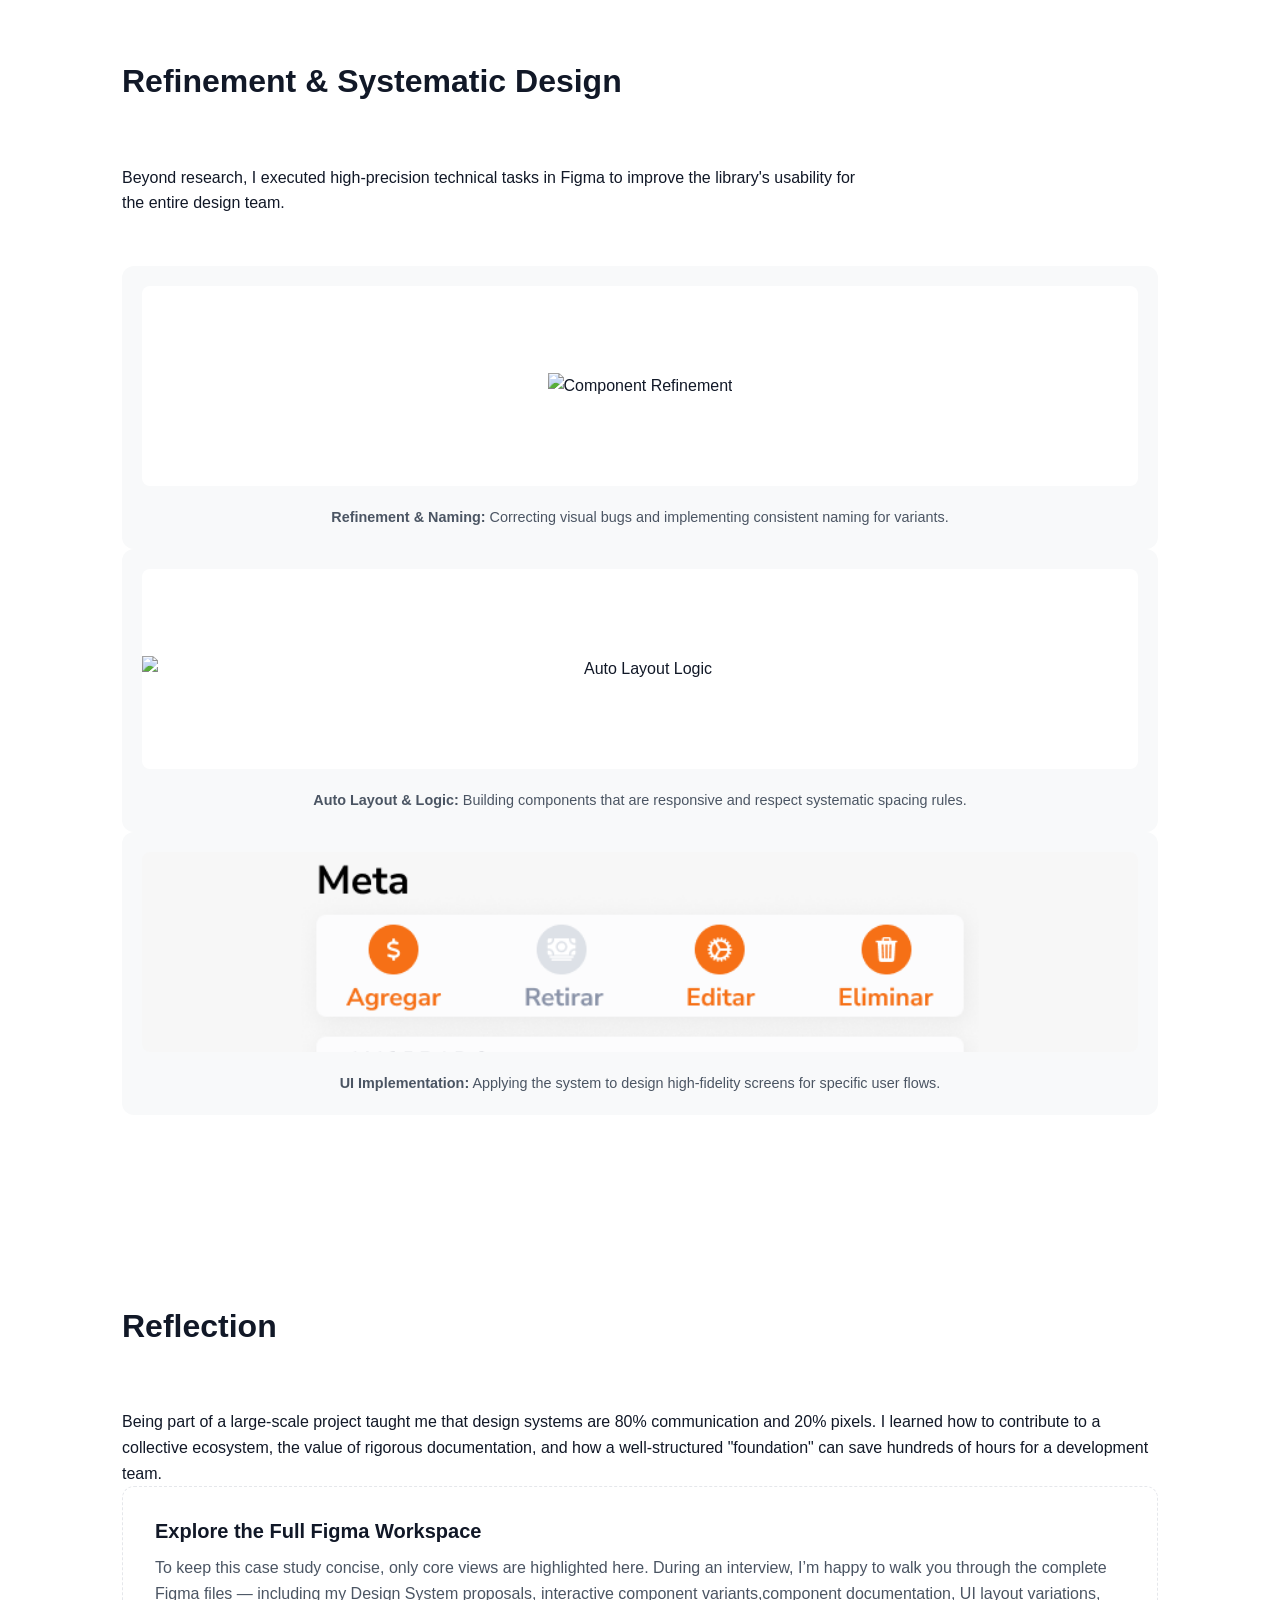
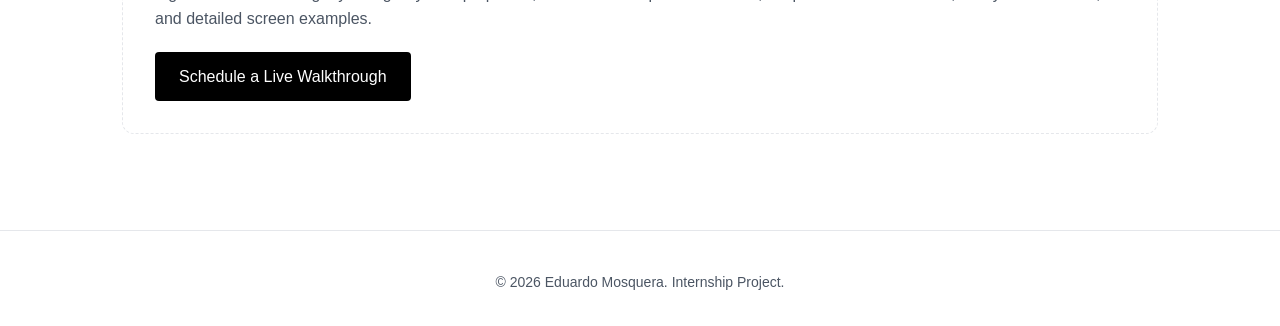
==== commit 5b5e2b4f: "Update banco-guayaquil.html" ====
--- a/banco-guayaquil.html
+++ b/banco-guayaquil.html
@@ -127,7 +127,7 @@
         <div class="access-box" style="padding: 32px; border: 1px dashed var(--border-color); border-radius: 12px; background: rgba(255,255,255,0.02);">
   <h3 style="margin-bottom: 12px; font-size: 1.25rem;">Explore the Full Figma Workspace</h3>
   <p style="color: var(--text-secondary); line-height: 1.6; margin-bottom: 20px;">
-    To keep this case study concise, only core views are highlighted here. During an interview, I’m happy to walk you through the complete Figma files — including expanded design systems, interactive component variants, full user flows, and research benchmarking.
+    To keep this case study concise, only core views are highlighted here. During an interview, I’m happy to walk you through the complete Figma files — including my Design System proposals, interactive component variants,component documentation, UI layout variations, and detailed screen examples.
   </p>
   <a href="index.html#contact" class="btn btn-primary">Schedule a Live Walkthrough</a>
 </div>
